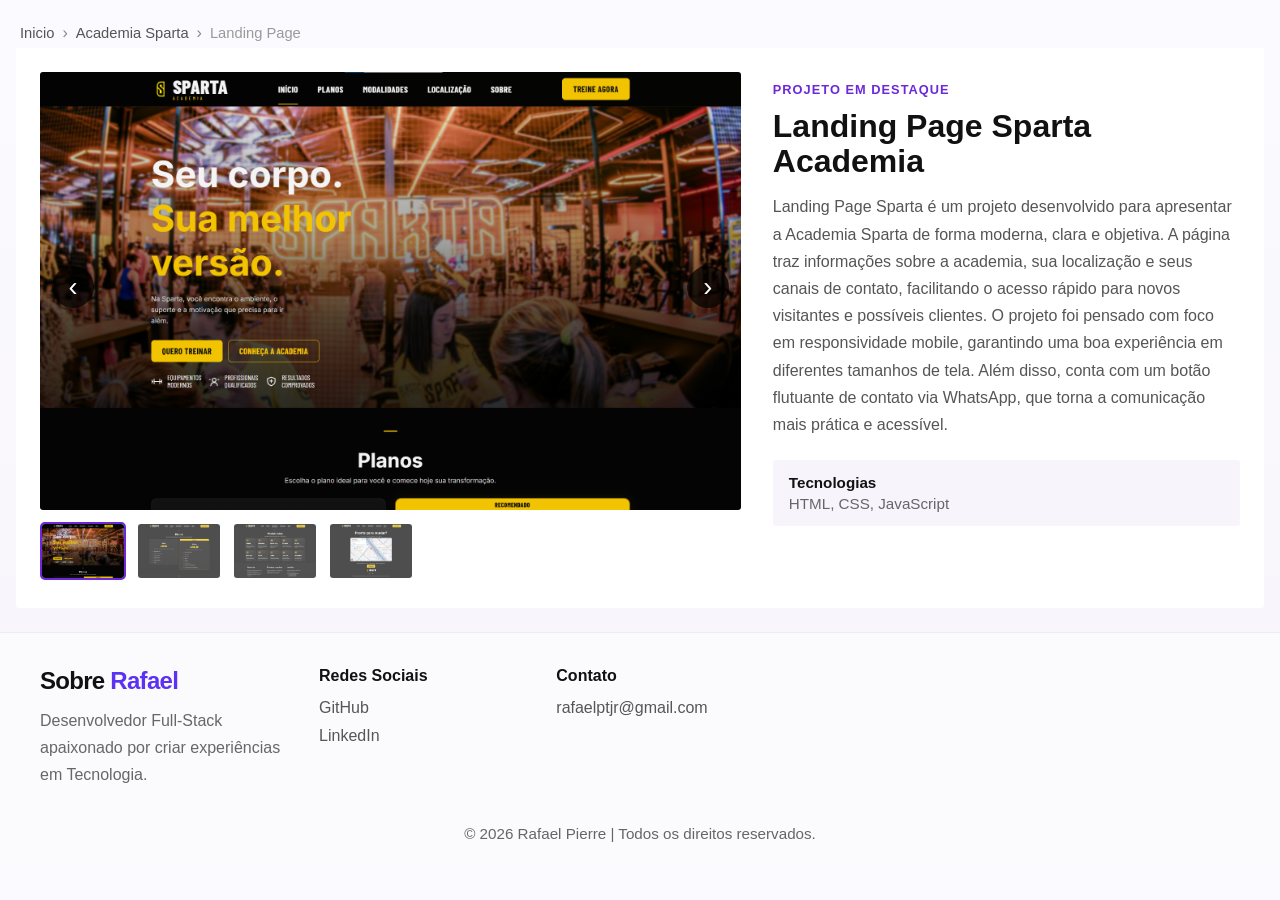
==== src/pages/landing-page-sparta-academia/sparta-academia.html @ 0ba13cb5 ":tada: first commit" ====
<!DOCTYPE html>
<html lang="pt-BR">

<head>
    <meta charset="UTF-8">
    <meta name="viewport" content="width=device-width, initial-scale=1.0">
    <title>Portfólio de Rafael</title>
    <link rel="shortcut icon" href="src/assets/img/favicon/favicon-pato.png" type="image/x-icon">
    <link rel="stylesheet" href="../../../style.css">
    <link rel="stylesheet" href="sparta-academia.css">
</head>

<body>
    <span id="copyTooltip" class="tooltip">E-mail copiado!</span>
    <div class="project-page">
        <nav class="breadcrumb" aria-label="Breadcrumb">
            <ol>
                <li><a href="/index.html#projetos">Inicio</a></li>
                <li><a href="javascript:;">Academia Sparta</a></li>
                <li><span aria-current="page">Landing Page</span></li>
            </ol>
        </nav>

        <section class="project-detail">
            <div class="project-gallery">
                <button class="gallery-btn prev" aria-label="Imagem anterior">‹</button>

                <div class="gallery-main">
                    <img id="projectImage" src="/src/assets/img/landing-page/hero.png" alt="Projeto Sparta">
                </div>

                <button class="gallery-btn next" aria-label="Próxima imagem">›</button>

                <div class="gallery-thumbs" id="galleryThumbs">
                    <button class="thumb active" data-index="0">
                        <img src="/src/assets/img/landing-page/hero.png" alt="Thumb 1">
                    </button>
                    <button class="thumb" data-index="1">
                        <img src="/src/assets/img/landing-page/planos.png" alt="Thumb 2">
                    </button>
                    <button class="thumb" data-index="2">
                        <img src="/src/assets/img/landing-page/modalidades.png" alt="Thumb 3">
                    </button>
                    <button class="thumb" data-index="3">
                        <img src="/src/assets/img/landing-page/footer.png" alt="Thumb 4">
                    </button>
                </div>
            </div>

            <div class="project-info">
                <span class="project-label">Projeto em destaque</span>
                <h2>Landing Page Sparta Academia</h2>
                <p>
                    Landing Page Sparta é um projeto desenvolvido para apresentar a Academia Sparta de forma moderna,
                    clara e objetiva. A página traz informações sobre a academia, sua localização e seus canais de
                    contato, facilitando o acesso rápido para novos visitantes e possíveis clientes. O projeto foi
                    pensado com foco em responsividade mobile, garantindo uma boa experiência em diferentes tamanhos de
                    tela. Além disso, conta com um botão flutuante de contato via WhatsApp, que torna a comunicação mais
                    prática e acessível.
                </p>

                <div class="project-meta">
                    <div>
                        <strong>Tecnologias</strong>
                        <span>HTML, CSS, JavaScript</span>
                    </div>
                </div>
            </div>
        </section>
    </div>
    <footer class="footer" id="contato">
        <div class="container footer-grid">
            <div class="footer-brand">
                <a href="#" class="logo">Sobre<span> Rafael</span></a>
                <p>Desenvolvedor Full-Stack apaixonado por criar experiências em Tecnologia.</p>
            </div>
            <div class="footer-col">
                <h5>Redes Sociais</h5>
                <a href="https://github.com/RafaelGustavoPierre" target="_blank">GitHub</a>
                <a href="https://www.linkedin.com/in/rafael-gustavo-pierre/" target="_blank">LinkedIn</a>
            </div>

            <div class="footer-col">
                <h5>Contato</h5>
                <a href="javascript:;" id="copyEmailBtn2">rafaelptjr@gmail.com</a>
            </div>

        </div>

        <div class="copyright">
            © 2026 Rafael Pierre | Todos os direitos reservados.
        </div>
    </footer>

    <script src="sparta-academia.js"></script>
</body>

</html>
---- style.css ----
:root {
  --bg: #f7f5fb;
  --bg-soft: #ffffff;
  --text: #111111;
  --muted: #676767;
  --primary: #5b31f4;
  --primary-dark: #4020c8;
  --border: rgba(18, 18, 18, 0.08);
  --shadow: 0 10px 30px rgba(30, 20, 80, 0.08);
}

* {
  margin: 0;
  padding: 0;
  box-sizing: border-box;
}

html {
  scroll-behavior: smooth;
}

body {
  font-family: 'Inter', sans-serif;
  background: linear-gradient(180deg, #fbfafe 0%, #f7f5fb 100%);
  color: var(--text);
  overflow-x: hidden;
}

a {
  text-decoration: none;
  color: inherit;
}

.container {
  width: min(1200px, calc(100% - 48px));
  margin: 0 auto;
}

.logo {
  font-size: 1.5rem;
  font-weight: 800;
  letter-spacing: -0.03em;
}

.logo span {
  color: var(--primary);
}

.btn {
  display: inline-flex;
  align-items: center;
  justify-content: center;
  gap: 10px;
  border-radius: 12px;
  font-weight: 600;
  transition: 0.25s ease;
  white-space: nowrap;
}

.btn-primary {
  background: linear-gradient(135deg, var(--primary) 0%, var(--primary-dark) 100%);
  color: #fff;
  padding: 14px 24px;
  box-shadow: 0 10px 24px rgba(91, 49, 244, 0.22);
}

.btn-primary:hover {
  transform: translateY(-2px);
}

.btn-secondary:hover {
  transform: translateY(-2px);
}

.btn-secondary,
.btn-outline {
  border: 1px solid rgba(91, 49, 244, 0.25);
  color: var(--primary-dark);
  background: rgba(255, 255, 255, 0.8);
  padding: 14px 22px;
}

.btn-secondary:hover,
.btn-outline:hover {
  border-color: rgba(91, 49, 244, 0.45);
  background: white;
}

.hero {
  padding: 30px 0px 30px 0px;
}

.hero-grid {
  display: grid;
  grid-template-columns: 1.05fr 0.95fr;
  align-items: center;
  gap: 48px;
}

.eyebrow {
  color: var(--muted);
  font-size: 1rem;
  margin-bottom: 18px;
}

.hero h1 {
  font-size: clamp(3rem, 6vw, 5.2rem);
  line-height: 0.95;
  letter-spacing: -0.05em;
  margin-bottom: 16px;
}

.hero h1 span {
  color: var(--primary);
}

.hero h2 {
  font-size: clamp(1.2rem, 2vw, 1.6rem);
  margin-bottom: 18px;
}

.hero h2 span {
  color: var(--primary);
}

.description {
  max-width: 560px;
  color: var(--muted);
  font-size: 1.08rem;
  line-height: 1.7;
  margin-bottom: 28px;
}

.hero-actions {
  display: flex;
  gap: 18px;
  flex-wrap: wrap;
  margin-bottom: 26px;
}

.socials {
  display: flex;
  gap: 22px;
  flex-wrap: wrap;
}

.socials a {
  color: #444;
  font-weight: 600;
  font-size: 0.95rem;
}

.hero-visual {
  position: relative;
  min-height: 450px;
  display: flex;
  align-items: center;
  justify-content: center;
}

.code-card {
  width: min(470px, 100%);
  height: 320px;
  border: 1px solid rgba(0, 0, 0, 0.16);
  border-radius: 22px;
  background: rgba(255, 255, 255, 0.5);
  box-shadow: var(--shadow);
  position: relative;
  display: flex;
  align-items: center;
  justify-content: center;
  backdrop-filter: blur(10px);
}

.window-dots {
  position: absolute;
  top: 14px;
  left: 18px;
  display: flex;
  gap: 8px;
}

.window-dots span {
  width: 10px;
  height: 10px;
  border-radius: 50%;
  border: 1px solid rgba(0, 0, 0, 0.2);
}

.code-icon {
  font-size: clamp(3rem, 6vw, 5rem);
  color: var(--primary);
  font-weight: 500;
  letter-spacing: -0.08em;
}

.decor {
  position: absolute;
  width: 44px;
  height: 44px;
  border-radius: 12px;
  background: rgba(91, 49, 244, 0.12);
}

.decor-one {
  top: 40px;
  right: 70px;
}

.decor-two {
  left: 30px;
  bottom: 54px;
}

.dots {
  position: absolute;
  width: 92px;
  height: 92px;
  background-image: radial-gradient(rgba(91, 49, 244, 0.28) 1.5px, transparent 1.5px);
  background-size: 16px 16px;
  opacity: 0.8;
}

.dots.left {
  left: 0;
  top: 150px;
}

.dots.right {
  right: 12px;
  top: 170px;
}

.projects {
  padding: 28px 0 56px;
  border-top: 1px solid rgba(0, 0, 0, 0.06);
}

.section-head {
  display: flex;
  justify-content: space-between;
  align-items: end;
  gap: 18px;
  margin-bottom: 24px;
}

.section-label {
  color: var(--primary);
  font-weight: 700;
  font-size: 0.82rem;
  letter-spacing: 0.08em;
  margin-bottom: 8px;
}

.section-head h3 {
  font-size: clamp(1.6rem, 3vw, 2.1rem);
  letter-spacing: -0.04em;
}

.see-all {
  color: var(--primary-dark);
  font-weight: 600;
  white-space: nowrap;
}

.project-grid {
  display: grid;
  grid-template-columns: repeat(3, 1fr);
  gap: 24px;
}

.project-card {
  background: #fff;
  border-radius: 20px;
  overflow: hidden;
}

.project-thumb {
  width: 100%;
  aspect-ratio: 16 / 9;
  overflow: hidden;
}

.project-thumb img {
  width: 100%;
  height: 100%;
  object-fit: cover;
  display: block;
}

.thumb-1 {
  background-image: linear-gradient(135deg, #f9fbff 0%, #edf1ff 100%);
  position: relative;
}

.thumb-2 {
  background-image: linear-gradient(135deg, #0d1020 0%, #1a1238 100%);
}

.thumb-3 {
  background-image: linear-gradient(135deg, #fdfdfd 0%, #efeff5 100%);
}

.thumb-1::after,
.thumb-2::after,
.thumb-3::after {
  content: "";
  /* position: absolute; */
  inset: 18px;
  border-radius: 12px;
  opacity: 0.95;
  background:
    linear-gradient(90deg, rgba(91, 49, 244, 0.12) 1px, transparent 1px) 0 0/24px 24px,
    linear-gradient(rgba(91, 49, 244, 0.12) 1px, transparent 1px) 0 0/24px 24px;
}

.thumb-2::after {
  background:
    radial-gradient(circle at 25% 50%, rgba(91, 49, 244, 0.14), transparent 35%),
    linear-gradient(90deg, rgba(255, 255, 255, 0.08) 1px, transparent 1px) 0 0/26px 26px;
}

.thumb-3::after {
  background:
    linear-gradient(135deg, rgba(0, 0, 0, 0.03), rgba(0, 0, 0, 0.01)),
    radial-gradient(circle at 28% 38%, rgba(91, 49, 244, 0.10), transparent 18%);
}

.project-content {
  padding: 18px 18px 20px;
}

.project-content h4 {
  font-size: 1.18rem;
  margin-bottom: 10px;
}

.project-content p {
  color: var(--muted);
  line-height: 1.6;
  margin-bottom: 16px;
  min-height: 76px;
}

.tags {
  display: flex;
  flex-wrap: wrap;
  gap: 8px;
  margin-bottom: 18px;
}

.tags span {
  font-size: 0.8rem;
  font-weight: 600;
  padding: 5px 10px;
  border-radius: 999px;
}

.tag-html {
  background: #ff780038;
  color: #ff7800d1;
}

.tag-css {
  background: #dfe9ff;
  color: #3852a7
}

.tag-bootstrap {
  background: #dfe9ff;
  color: #945eff;
}

.tag-mysql {
  background: #3e6e933b;
  color: #3E6E93;
}

.tag-spring {
  background: #6db33f40;
  color: #6db33f;
}

.tag-javascript {
  background: #e8ed0073;
  color: #adb100;
}


.project-link {
  color: var(--primary-dark);
  font-weight: 600;
  display: inline-flex;
  align-items: center;
  gap: 10px;
}

.footer {
  border-top: 1px solid rgba(0, 0, 0, 0.06);
  background: rgba(255, 255, 255, 0.5);
}

.footer-grid {
  padding: 34px 0 18px;
  display: grid;
  grid-template-columns: 1.2fr 1fr 1fr 1fr 1fr;
  gap: 28px;
}

.footer-brand p {
  color: var(--muted);
  margin-top: 12px;
  line-height: 1.7;
}

.footer-col h5 {
  font-size: 1rem;
  margin-bottom: 14px;
}

.footer-col a {
  display: block;
  color: #565656;
  margin-bottom: 10px;
}

.footer-socials {
  display: flex;
  flex-wrap: wrap;
  gap: 14px;
}

.copyright {
  text-align: center;
  color: #666;
  padding: 18px 0 26px;
  font-size: 0.95rem;
}

.tooltip {
  position: fixed;
  bottom: 30px;
  left: 50%;
  transform: translateX(-50%) translateY(10px);
  background: #111;
  color: #fff;
  padding: 10px 14px;
  border-radius: 8px;
  opacity: 0;
  pointer-events: none;
  transition: 0.25s ease;
  border: 1px solid rgba(249, 115, 22, 0.4);
}

.tooltip.show {
  opacity: 1;
  transform: translateX(-50%) translateY(0);
}

@media (max-width: 1024px) {

  .hero-grid {
    grid-template-columns: 1fr;
  }

  .hero-visual {
    min-height: 360px;
  }

  .project-grid {
    grid-template-columns: 1fr;
  }

  .footer-grid {
    grid-template-columns: 1fr 1fr;
  }
}

@media (max-width: 1024px) {
  .hero-visual {
    display: none;
  }
}

@media (max-width: 768px) {
  .container {
    width: min(100% - 32px, 1200px);
  }

  .hero {
    padding-top: 44px;
  }

  .hero-content {
    width: 100%;
  }

  .hero {
    justify-content: center;
  }

  .hero-actions {
    flex-direction: column;
  }

  .hero-actions .btn {
    width: 100%;
  }

  .section-head {
    flex-direction: column;
    align-items: start;
  }

  .code-card {
    height: 260px;
  }

  .dots {
    display: none;
  }

  .footer-grid {
    grid-template-columns: 1fr;
  }

  .project-thumb {
    aspect-ratio: 16 / 10;
  }

  .project-thumb img {
    object-position: center top;
  }
}
---- src/pages/landing-page-sparta-academia/sparta-academia.css ----
* {
            box-sizing: border-box;
        }

        .project-page {
            width: min(1400px, calc(100% - 32px));
            margin: 24px auto;
        }

        .breadcrumb {
            margin-bottom: 6px;
            padding: 0 4px;
        }

        .breadcrumb ol {
            display: flex;
            flex-wrap: wrap;
            list-style: none;
            margin: 0;
            padding: 0;
            align-items: center;
        }

        .breadcrumb li {
            display: flex;
            align-items: center;
        }

        .breadcrumb li:not(:last-child)::after {
            content: "›";
            margin: 0 8px;
            color: #888;
        }

        .breadcrumb a {
            text-decoration: none;
            color: #555;
            font-size: .92rem;
        }

        .breadcrumb span {
            color: #9a9a9a;
            font-size: .92rem;
        }

        .project-detail {
            display: grid;
            grid-template-columns: 1.2fr .8fr;
            gap: 32px;
            align-items: start;
            padding: 24px;
            background: #fff;
            border-radius: 3px;
            overflow: hidden;
        }

        .project-gallery {
            position: relative;
        }

        .gallery-main {
            width: 100%;
            aspect-ratio: 16 / 10;
            background: #f4f4f4;
            border-radius: 3px;
            overflow: hidden;
        }

        .gallery-main img {
            width: 100%;
            height: 100%;
            object-fit: cover;
            display: block;
        }

        .gallery-btn {
            position: absolute;
            top: 42%;
            transform: translateY(-50%);
            width: 42px;
            height: 42px;
            border: none;
            border-radius: 50%;
            background: rgba(0, 0, 0, .72);
            color: #fff;
            font-size: 1.7rem;
            cursor: pointer;
            z-index: 2;
        }

        .gallery-btn.prev {
            left: 12px;
        }

        .gallery-btn.next {
            right: 12px;
        }

        .gallery-thumbs {
            display: flex;
            gap: 10px;
            margin-top: 12px;
            overflow-x: auto;
            padding-bottom: 4px;
        }

        .thumb {
            border: 2px solid transparent;
            border-radius: 5px;
            padding: 0;
            background: transparent;
            cursor: pointer;
            flex: 0 0 auto;
            width: 86px;
            height: 58px;
            overflow: hidden;
            opacity: .7;
            transition: .2s;
        }

        .thumb img {
            width: 100%;
            height: 100%;
            object-fit: cover;
            display: block;
        }

        .thumb.active {
            border-color: #6d28d9;
            opacity: 1;
        }

        .project-info {
            padding: 8px 0;
        }

        .project-label {
            display: inline-block;
            font-size: .8rem;
            font-weight: 700;
            letter-spacing: .08em;
            text-transform: uppercase;
            color: #6d28d9;
            margin-bottom: 12px;
        }

        .project-info h2 {
            font-size: 2rem;
            line-height: 1.1;
            margin-bottom: 14px;
            color: #111;
        }

        .project-info p {
            color: #555;
            line-height: 1.7;
            margin-bottom: 22px;
        }

        .project-meta {
            display: grid;
            gap: 14px;
            margin-bottom: 24px;
        }

        .project-meta div {
            display: grid;
            gap: 4px;
            padding: 14px 16px;
            background: #f7f5fb;
            border-radius: 3px;
        }

        .project-meta strong {
            color: #111;
            font-size: .95rem;
        }

        .project-meta span {
            color: #666;
            font-size: .95rem;
        }

        .project-actions {
            display: flex;
            gap: 12px;
            flex-wrap: wrap;
        }

        .btn-primary,
        .btn-secondary {
            display: inline-flex;
            align-items: center;
            justify-content: center;
            padding: 12px 18px;
            border-radius: 10px;
            text-decoration: none;
            font-weight: 700;
            transition: .2s;
        }

        .btn-primary {
            background: #6d28d9;
            color: #fff;
        }

        .btn-primary:hover {
            filter: brightness(1.05);
        }

        .btn-secondary {
            background: transparent;
            border: 1px solid #ddd;
            color: #111;
        }

        .btn-secondary:hover {
            background: #f4f4f4;
        }

        @media (max-width: 900px) {
            .project-detail {
                grid-template-columns: 1fr;
            }
        }

        @media (max-width: 768px) {
            .project-page {
                width: calc(100% - 24px);
            }

            .project-detail {
                padding: 16px;
                gap: 18px;
            }

            .project-info h2 {
                font-size: 1.6rem;
            }

            .gallery-btn {
                width: 38px;
                height: 38px;
                font-size: 1.5rem;
            }

            .thumb {
                width: 72px;
                height: 48px;
            }

            .breadcrumb a,
            .breadcrumb span {
                font-size: .82rem;
            }
        }
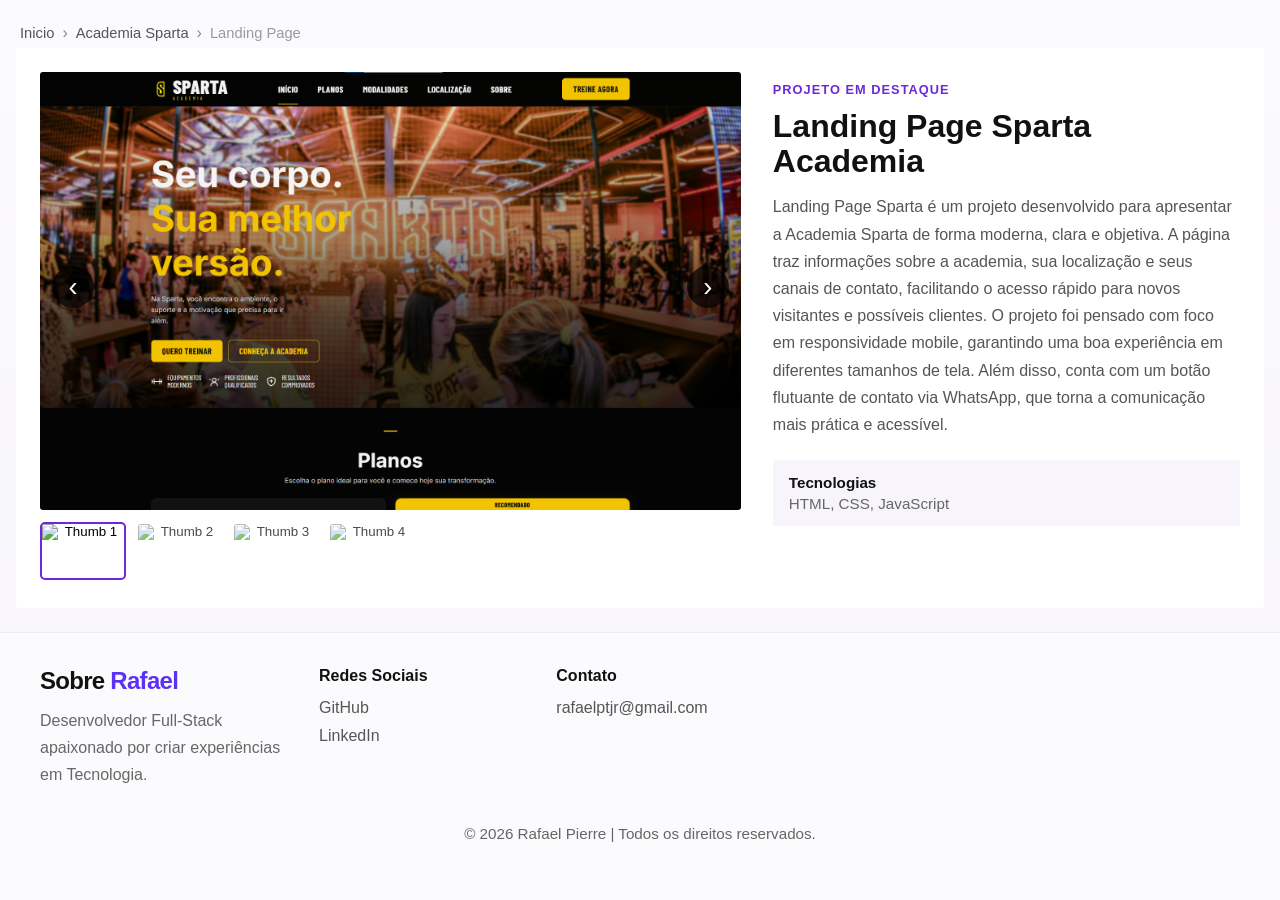
==== commit 61fa40c0: ":construction: resolve redirect problems" ====
--- a/src/pages/landing-page-sparta-academia/sparta-academia.html
+++ b/src/pages/landing-page-sparta-academia/sparta-academia.html
@@ -15,7 +15,7 @@
     <div class="project-page">
         <nav class="breadcrumb" aria-label="Breadcrumb">
             <ol>
-                <li><a href="/index.html#projetos">Inicio</a></li>
+                <li><a href="../../../index.html#projetos">Inicio</a></li>
                 <li><a href="javascript:;">Academia Sparta</a></li>
                 <li><span aria-current="page">Landing Page</span></li>
             </ol>
@@ -26,23 +26,23 @@
                 <button class="gallery-btn prev" aria-label="Imagem anterior">‹</button>
 
                 <div class="gallery-main">
-                    <img id="projectImage" src="/src/assets/img/landing-page/hero.png" alt="Projeto Sparta">
+                    <img id="projectImage" src="./src/assets/img/landing-page/hero.png" alt="Projeto Sparta">
                 </div>
 
                 <button class="gallery-btn next" aria-label="Próxima imagem">›</button>
 
                 <div class="gallery-thumbs" id="galleryThumbs">
                     <button class="thumb active" data-index="0">
-                        <img src="/src/assets/img/landing-page/hero.png" alt="Thumb 1">
+                        <img src="./src/assets/img/landing-page/hero.png" alt="Thumb 1">
                     </button>
                     <button class="thumb" data-index="1">
-                        <img src="/src/assets/img/landing-page/planos.png" alt="Thumb 2">
+                        <img src="./src/assets/img/landing-page/planos.png" alt="Thumb 2">
                     </button>
                     <button class="thumb" data-index="2">
-                        <img src="/src/assets/img/landing-page/modalidades.png" alt="Thumb 3">
+                        <img src="./src/assets/img/landing-page/modalidades.png" alt="Thumb 3">
                     </button>
                     <button class="thumb" data-index="3">
-                        <img src="/src/assets/img/landing-page/footer.png" alt="Thumb 4">
+                        <img src="./src/assets/img/landing-page/footer.png" alt="Thumb 4">
                     </button>
                 </div>
             </div>
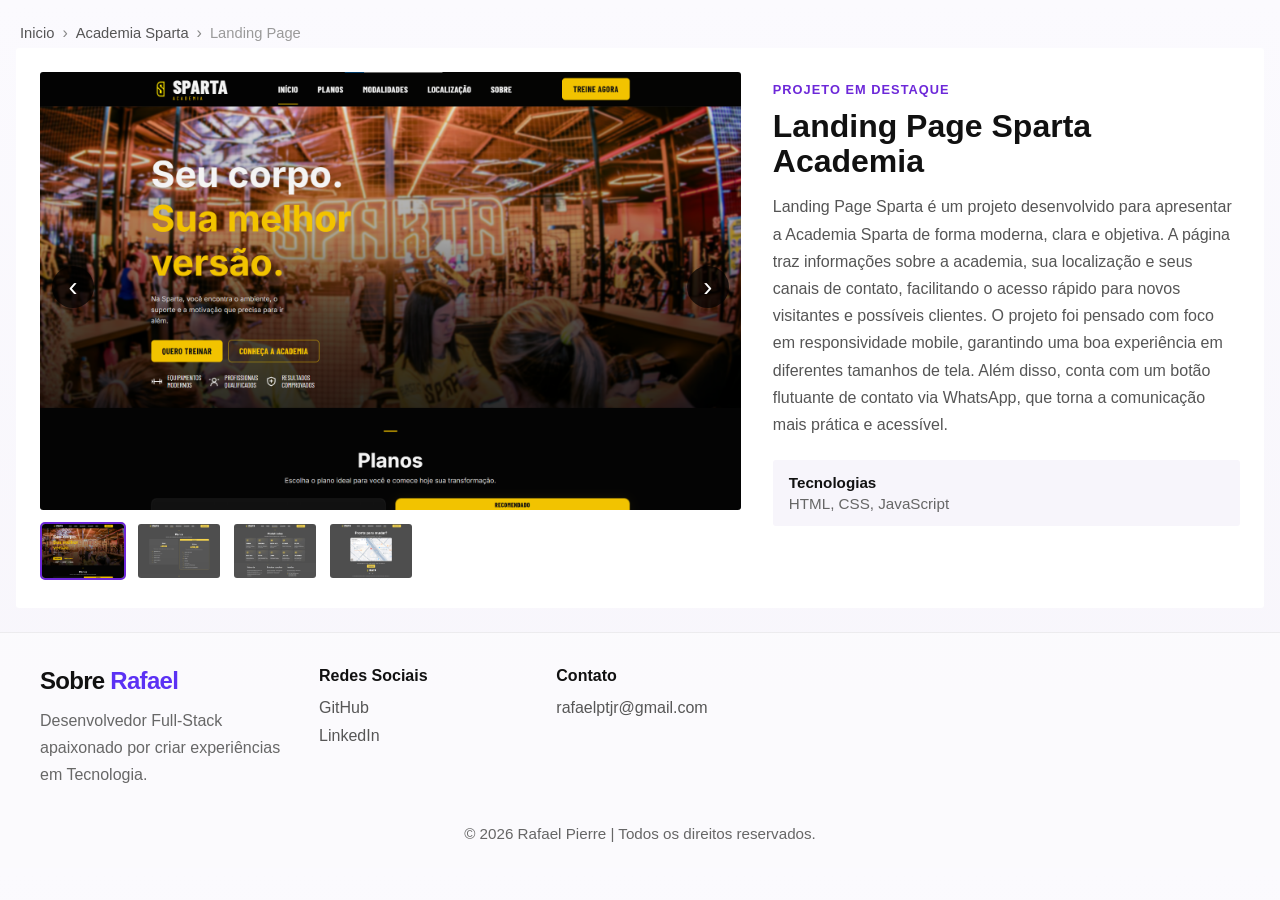
==== commit b8848eda: ":construction: resolve redirect problems" ====
--- a/src/pages/landing-page-sparta-academia/sparta-academia.html
+++ b/src/pages/landing-page-sparta-academia/sparta-academia.html
@@ -15,7 +15,7 @@
     <div class="project-page">
         <nav class="breadcrumb" aria-label="Breadcrumb">
             <ol>
-                <li><a href="../../../index.html#projetos">Inicio</a></li>
+                <li><a href="./../../../index.html#projetos">Inicio</a></li>
                 <li><a href="javascript:;">Academia Sparta</a></li>
                 <li><span aria-current="page">Landing Page</span></li>
             </ol>
@@ -26,23 +26,23 @@
                 <button class="gallery-btn prev" aria-label="Imagem anterior">‹</button>
 
                 <div class="gallery-main">
-                    <img id="projectImage" src="./src/assets/img/landing-page/hero.png" alt="Projeto Sparta">
+                    <img id="projectImage" src="../../../src/assets/img/landing-page/hero.png" alt="Projeto Sparta">
                 </div>
 
                 <button class="gallery-btn next" aria-label="Próxima imagem">›</button>
 
                 <div class="gallery-thumbs" id="galleryThumbs">
                     <button class="thumb active" data-index="0">
-                        <img src="./src/assets/img/landing-page/hero.png" alt="Thumb 1">
+                        <img src="../../.../../../src/assets/img/landing-page/hero.png" alt="Thumb 1">
                     </button>
                     <button class="thumb" data-index="1">
-                        <img src="./src/assets/img/landing-page/planos.png" alt="Thumb 2">
+                        <img src="../../../src/assets/img/landing-page/planos.png" alt="Thumb 2">
                     </button>
                     <button class="thumb" data-index="2">
-                        <img src="./src/assets/img/landing-page/modalidades.png" alt="Thumb 3">
+                        <img src="../../../src/assets/img/landing-page/modalidades.png" alt="Thumb 3">
                     </button>
                     <button class="thumb" data-index="3">
-                        <img src="./src/assets/img/landing-page/footer.png" alt="Thumb 4">
+                        <img src="../../../src/assets/img/landing-page/footer.png" alt="Thumb 4">
                     </button>
                 </div>
             </div>
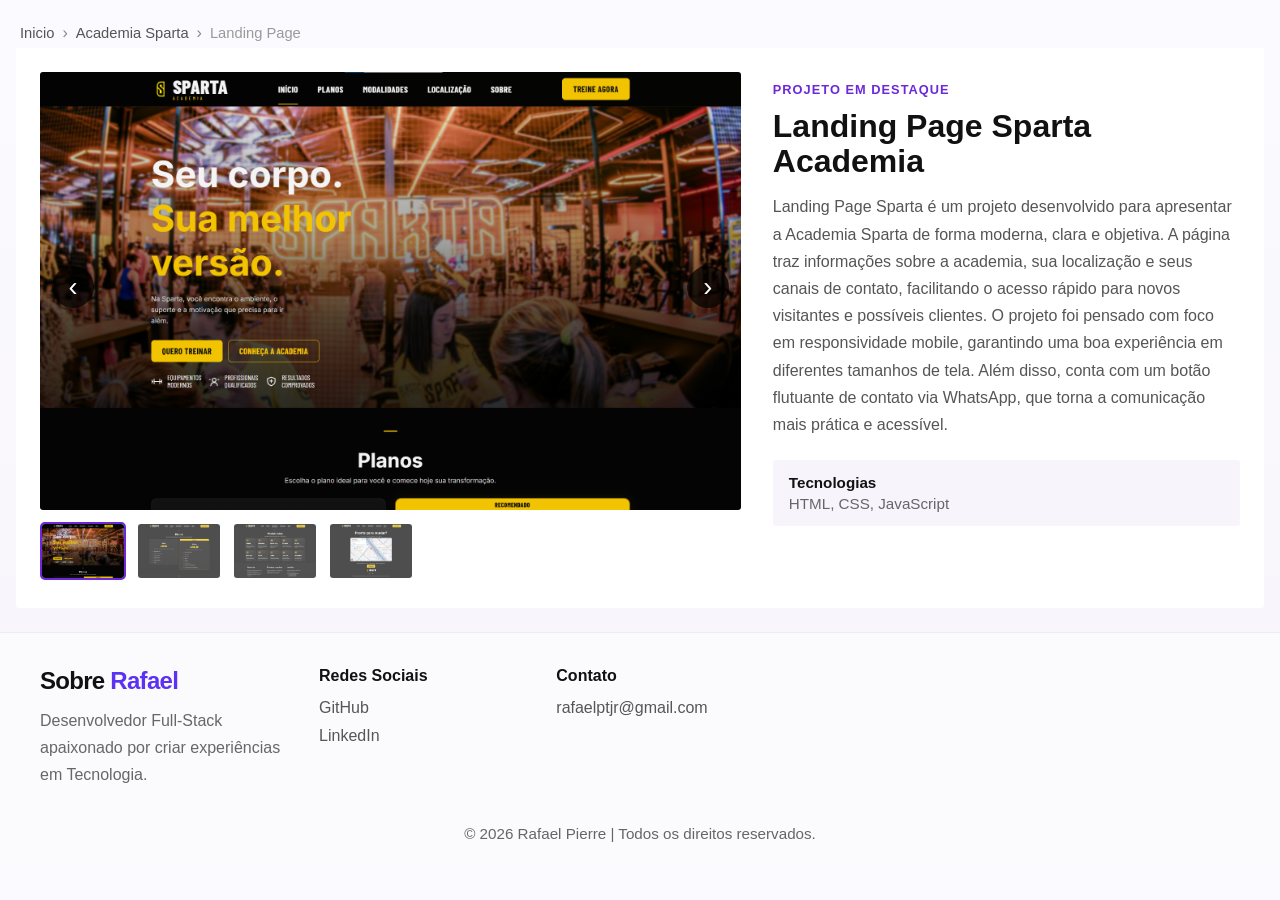
==== commit 2ecfce4a: ":construction: resolve redirect problems" ====
--- a/src/pages/landing-page-sparta-academia/sparta-academia.html
+++ b/src/pages/landing-page-sparta-academia/sparta-academia.html
@@ -26,23 +26,23 @@
                 <button class="gallery-btn prev" aria-label="Imagem anterior">‹</button>
 
                 <div class="gallery-main">
-                    <img id="projectImage" src="../../../src/assets/img/landing-page/hero.png" alt="Projeto Sparta">
+                    <img id="projectImage" src="../../assets/img/landing-page/hero.png" alt="Projeto Sparta">
                 </div>
 
                 <button class="gallery-btn next" aria-label="Próxima imagem">›</button>
 
                 <div class="gallery-thumbs" id="galleryThumbs">
                     <button class="thumb active" data-index="0">
-                        <img src="../../.../../../src/assets/img/landing-page/hero.png" alt="Thumb 1">
+                        <img src="../../assets/img/landing-page/hero.png" alt="Thumb 1">
                     </button>
                     <button class="thumb" data-index="1">
-                        <img src="../../../src/assets/img/landing-page/planos.png" alt="Thumb 2">
+                        <img src="../../assets/img/landing-page/planos.png" alt="Thumb 2">
                     </button>
                     <button class="thumb" data-index="2">
-                        <img src="../../../src/assets/img/landing-page/modalidades.png" alt="Thumb 3">
+                        <img src="../../assets/img/landing-page/modalidades.png" alt="Thumb 3">
                     </button>
                     <button class="thumb" data-index="3">
-                        <img src="../../../src/assets/img/landing-page/footer.png" alt="Thumb 4">
+                        <img src="../../assets/img/landing-page/footer.png" alt="Thumb 4">
                     </button>
                 </div>
             </div>
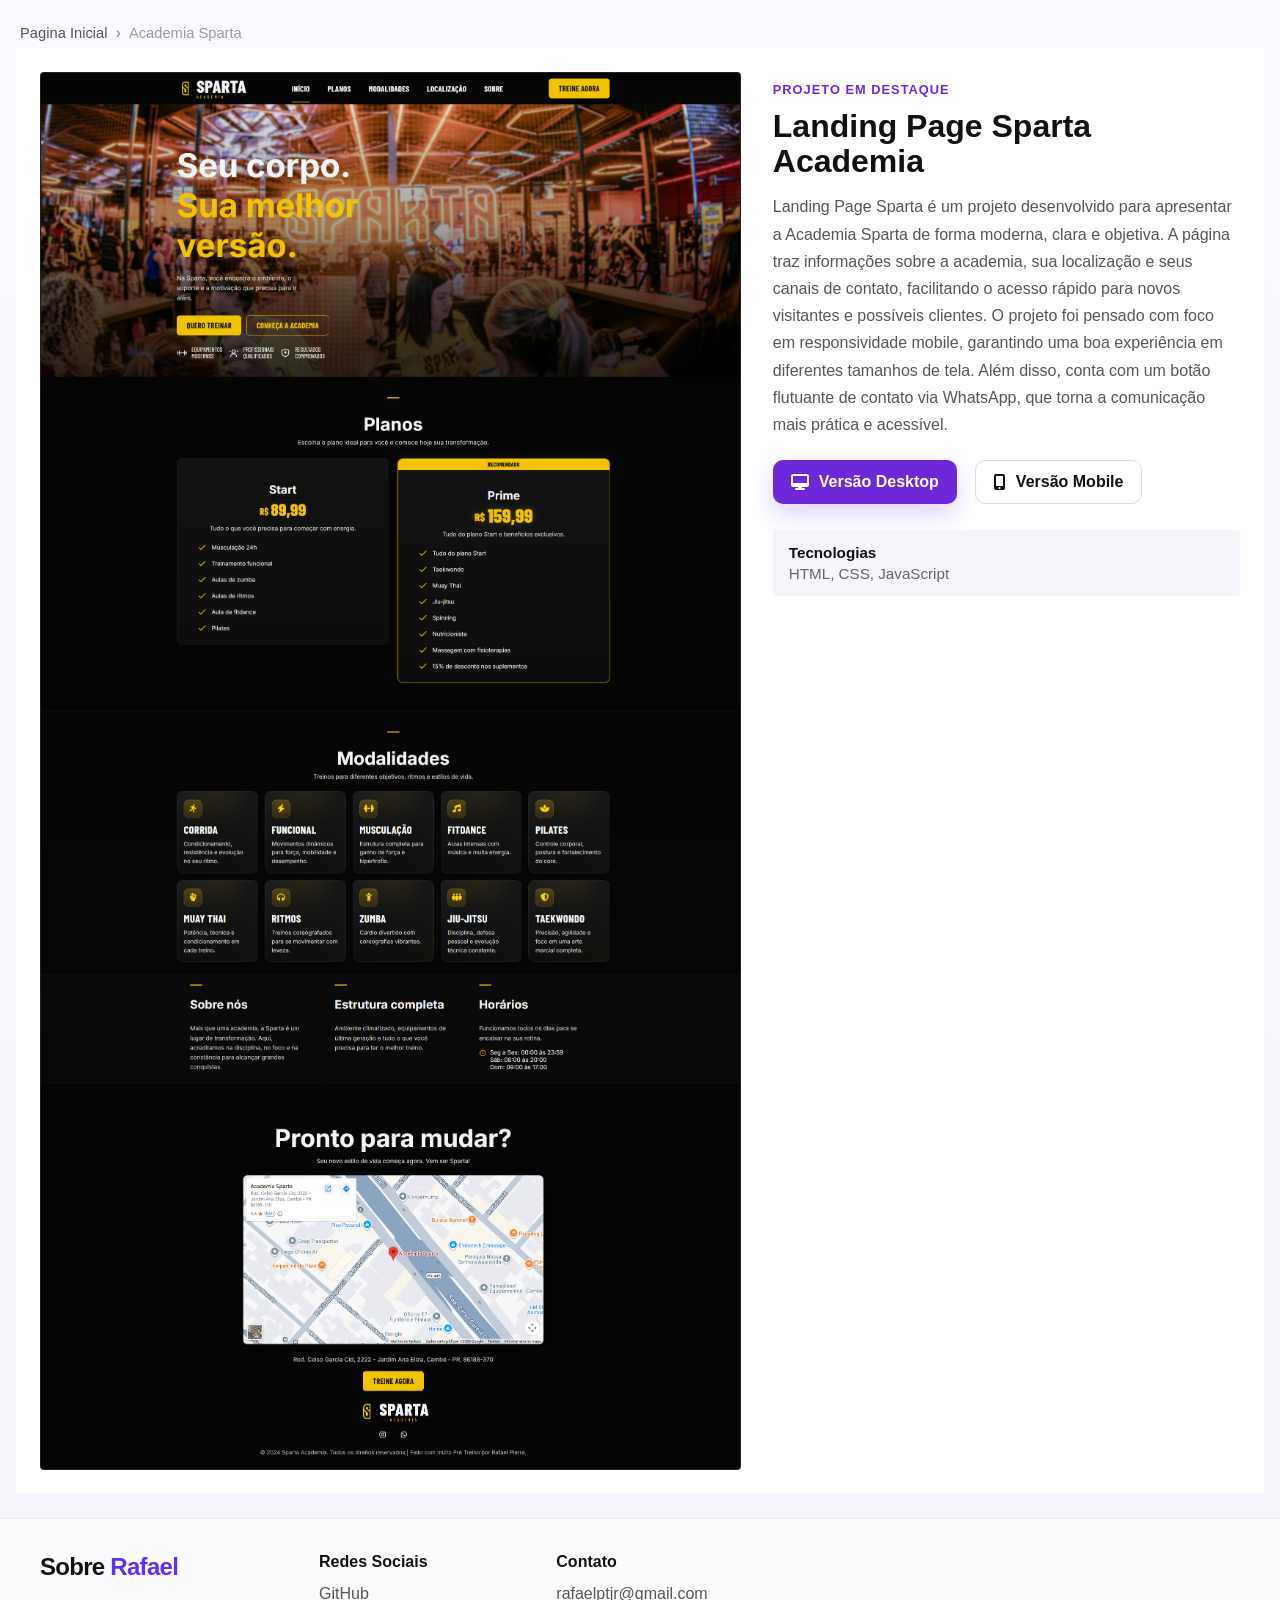
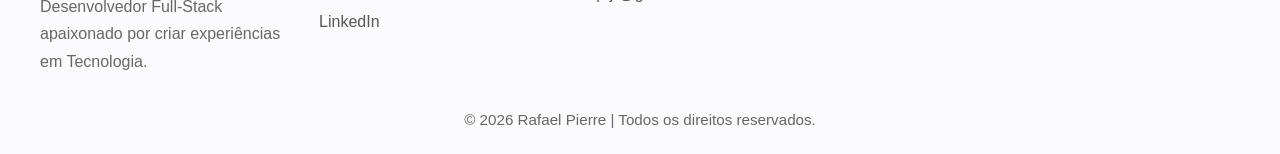
==== commit e4b05f39: ":construction: resolve redirect problems" ====
--- a/src/pages/landing-page-sparta-academia/sparta-academia.html
+++ b/src/pages/landing-page-sparta-academia/sparta-academia.html
@@ -5,9 +5,10 @@
     <meta charset="UTF-8">
     <meta name="viewport" content="width=device-width, initial-scale=1.0">
     <title>Portfólio de Rafael</title>
-    <link rel="shortcut icon" href="src/assets/img/favicon/favicon-pato.png" type="image/x-icon">
+    <link rel="shortcut icon" href="../../assets/img/favicon/favicon-pato.png" type="image/x-icon">
     <link rel="stylesheet" href="../../../style.css">
     <link rel="stylesheet" href="sparta-academia.css">
+    <link rel="stylesheet" href="https://cdnjs.cloudflare.com/ajax/libs/font-awesome/6.5.2/css/all.min.css" />
 </head>
 
 <body>
@@ -15,36 +16,14 @@
     <div class="project-page">
         <nav class="breadcrumb" aria-label="Breadcrumb">
             <ol>
-                <li><a href="./../../../index.html#projetos">Inicio</a></li>
-                <li><a href="javascript:;">Academia Sparta</a></li>
-                <li><span aria-current="page">Landing Page</span></li>
+                <li><a href="./../../../index.html#projetos">Pagina Inicial</a></li>
+                <li><span aria-current="page">Academia Sparta</span></li>
             </ol>
         </nav>
 
         <section class="project-detail">
             <div class="project-gallery">
-                <button class="gallery-btn prev" aria-label="Imagem anterior">‹</button>
-
-                <div class="gallery-main">
-                    <img id="projectImage" src="../../assets/img/landing-page/hero.png" alt="Projeto Sparta">
-                </div>
-
-                <button class="gallery-btn next" aria-label="Próxima imagem">›</button>
-
-                <div class="gallery-thumbs" id="galleryThumbs">
-                    <button class="thumb active" data-index="0">
-                        <img src="../../assets/img/landing-page/hero.png" alt="Thumb 1">
-                    </button>
-                    <button class="thumb" data-index="1">
-                        <img src="../../assets/img/landing-page/planos.png" alt="Thumb 2">
-                    </button>
-                    <button class="thumb" data-index="2">
-                        <img src="../../assets/img/landing-page/modalidades.png" alt="Thumb 3">
-                    </button>
-                    <button class="thumb" data-index="3">
-                        <img src="../../assets/img/landing-page/footer.png" alt="Thumb 4">
-                    </button>
-                </div>
+                <img src="img/sparta-desktop.png" id="galleryImage">
             </div>
 
             <div class="project-info">
@@ -58,6 +37,17 @@
                     tela. Além disso, conta com um botão flutuante de contato via WhatsApp, que torna a comunicação mais
                     prática e acessível.
                 </p>
+
+                <div class="hero-actions">
+                    <a href="javascript:;" class="btn btn-primary project-version-btn"
+                        data-image="img/sparta-desktop.png">
+                        <i class="fa-solid fa-desktop"></i> Versão Desktop
+                    </a>
+                    <a href="javascript:;" class="btn btn-secondary project-version-btn"
+                        data-image="img/sparta-mobile.png">
+                        <i class="fa-solid fa-mobile-screen-button"></i>Versão Mobile
+                    </a>
+                </div>
 
                 <div class="project-meta">
                     <div>
@@ -84,7 +74,6 @@
                 <h5>Contato</h5>
                 <a href="javascript:;" id="copyEmailBtn2">rafaelptjr@gmail.com</a>
             </div>
-
         </div>
 
         <div class="copyright">
--- a/src/pages/landing-page-sparta-academia/sparta-academia.css
+++ b/src/pages/landing-page-sparta-academia/sparta-academia.css
@@ -1,256 +1,205 @@
-        * {
-            box-sizing: border-box;
-        }
-
-        .project-page {
-            width: min(1400px, calc(100% - 32px));
-            margin: 24px auto;
-        }
-
-        .breadcrumb {
-            margin-bottom: 6px;
-            padding: 0 4px;
-        }
-
-        .breadcrumb ol {
-            display: flex;
-            flex-wrap: wrap;
-            list-style: none;
-            margin: 0;
-            padding: 0;
-            align-items: center;
-        }
-
-        .breadcrumb li {
-            display: flex;
-            align-items: center;
-        }
-
-        .breadcrumb li:not(:last-child)::after {
-            content: "›";
-            margin: 0 8px;
-            color: #888;
-        }
-
-        .breadcrumb a {
-            text-decoration: none;
-            color: #555;
-            font-size: .92rem;
-        }
-
-        .breadcrumb span {
-            color: #9a9a9a;
-            font-size: .92rem;
-        }
-
-        .project-detail {
-            display: grid;
-            grid-template-columns: 1.2fr .8fr;
-            gap: 32px;
-            align-items: start;
-            padding: 24px;
-            background: #fff;
-            border-radius: 3px;
-            overflow: hidden;
-        }
-
-        .project-gallery {
-            position: relative;
-        }
-
-        .gallery-main {
-            width: 100%;
-            aspect-ratio: 16 / 10;
-            background: #f4f4f4;
-            border-radius: 3px;
-            overflow: hidden;
-        }
-
-        .gallery-main img {
-            width: 100%;
-            height: 100%;
-            object-fit: cover;
-            display: block;
-        }
-
-        .gallery-btn {
-            position: absolute;
-            top: 42%;
-            transform: translateY(-50%);
-            width: 42px;
-            height: 42px;
-            border: none;
-            border-radius: 50%;
-            background: rgba(0, 0, 0, .72);
-            color: #fff;
-            font-size: 1.7rem;
-            cursor: pointer;
-            z-index: 2;
-        }
-
-        .gallery-btn.prev {
-            left: 12px;
-        }
-
-        .gallery-btn.next {
-            right: 12px;
-        }
-
-        .gallery-thumbs {
-            display: flex;
-            gap: 10px;
-            margin-top: 12px;
-            overflow-x: auto;
-            padding-bottom: 4px;
-        }
-
-        .thumb {
-            border: 2px solid transparent;
-            border-radius: 5px;
-            padding: 0;
-            background: transparent;
-            cursor: pointer;
-            flex: 0 0 auto;
-            width: 86px;
-            height: 58px;
-            overflow: hidden;
-            opacity: .7;
-            transition: .2s;
-        }
-
-        .thumb img {
-            width: 100%;
-            height: 100%;
-            object-fit: cover;
-            display: block;
-        }
-
-        .thumb.active {
-            border-color: #6d28d9;
-            opacity: 1;
-        }
-
-        .project-info {
-            padding: 8px 0;
-        }
-
-        .project-label {
-            display: inline-block;
-            font-size: .8rem;
-            font-weight: 700;
-            letter-spacing: .08em;
-            text-transform: uppercase;
-            color: #6d28d9;
-            margin-bottom: 12px;
-        }
-
-        .project-info h2 {
-            font-size: 2rem;
-            line-height: 1.1;
-            margin-bottom: 14px;
-            color: #111;
-        }
-
-        .project-info p {
-            color: #555;
-            line-height: 1.7;
-            margin-bottom: 22px;
-        }
-
-        .project-meta {
-            display: grid;
-            gap: 14px;
-            margin-bottom: 24px;
-        }
-
-        .project-meta div {
-            display: grid;
-            gap: 4px;
-            padding: 14px 16px;
-            background: #f7f5fb;
-            border-radius: 3px;
-        }
-
-        .project-meta strong {
-            color: #111;
-            font-size: .95rem;
-        }
-
-        .project-meta span {
-            color: #666;
-            font-size: .95rem;
-        }
-
-        .project-actions {
-            display: flex;
-            gap: 12px;
-            flex-wrap: wrap;
-        }
-
-        .btn-primary,
-        .btn-secondary {
-            display: inline-flex;
-            align-items: center;
-            justify-content: center;
-            padding: 12px 18px;
-            border-radius: 10px;
-            text-decoration: none;
-            font-weight: 700;
-            transition: .2s;
-        }
-
-        .btn-primary {
-            background: #6d28d9;
-            color: #fff;
-        }
-
-        .btn-primary:hover {
-            filter: brightness(1.05);
-        }
-
-        .btn-secondary {
-            background: transparent;
-            border: 1px solid #ddd;
-            color: #111;
-        }
-
-        .btn-secondary:hover {
-            background: #f4f4f4;
-        }
-
-        @media (max-width: 900px) {
-            .project-detail {
-                grid-template-columns: 1fr;
-            }
-        }
-
-        @media (max-width: 768px) {
-            .project-page {
-                width: calc(100% - 24px);
-            }
-
-            .project-detail {
-                padding: 16px;
-                gap: 18px;
-            }
-
-            .project-info h2 {
-                font-size: 1.6rem;
-            }
-
-            .gallery-btn {
-                width: 38px;
-                height: 38px;
-                font-size: 1.5rem;
-            }
-
-            .thumb {
-                width: 72px;
-                height: 48px;
-            }
-
-            .breadcrumb a,
-            .breadcrumb span {
-                font-size: .82rem;
-            }
-        }+* {
+    box-sizing: border-box;
+}
+
+.project-page {
+    width: min(1400px, calc(100% - 32px));
+    margin: 24px auto;
+}
+
+.breadcrumb {
+    margin-bottom: 6px;
+    padding: 0 4px;
+}
+
+.breadcrumb ol {
+    display: flex;
+    flex-wrap: wrap;
+    list-style: none;
+    margin: 0;
+    padding: 0;
+    align-items: center;
+}
+
+.breadcrumb li {
+    display: flex;
+    align-items: center;
+}
+
+.breadcrumb li:not(:last-child)::after {
+    content: "›";
+    margin: 0 8px;
+    color: #888;
+}
+
+.breadcrumb a {
+    text-decoration: none;
+    color: #555;
+    font-size: .92rem;
+}
+
+.breadcrumb span {
+    color: #9a9a9a;
+    font-size: .92rem;
+}
+
+.project-detail {
+    display: grid;
+    grid-template-columns: 1.2fr .8fr;
+    gap: 32px;
+    align-items: start;
+    padding: 24px;
+    background: #fff;
+    border-radius: 3px;
+    overflow: hidden;
+}
+
+
+.project-gallery {
+    width: 100%;
+    border-radius: 4px;
+    overflow: hidden;
+    background: #0d0d0d;
+    border: 1px solid rgba(255, 255, 255, 0.08);
+    transition: .2s;
+}
+
+.project-gallery img {
+    width: 100%;
+    display: block;
+
+    border-radius: 4px;
+
+    opacity: 1;
+    transition: .2s ease;
+}
+
+.project-gallery img.fade {
+    opacity: 0;
+    transform: translateY(10px);
+}
+
+.project-info {
+    padding: 8px 0;
+}
+
+.project-label {
+    display: inline-block;
+    font-size: .8rem;
+    font-weight: 700;
+    letter-spacing: .08em;
+    text-transform: uppercase;
+    color: #6d28d9;
+    margin-bottom: 12px;
+}
+
+.project-info h2 {
+    font-size: 2rem;
+    line-height: 1.1;
+    margin-bottom: 14px;
+    color: #111;
+}
+
+.project-info p {
+    color: #555;
+    line-height: 1.7;
+    margin-bottom: 22px;
+}
+
+.project-meta {
+    display: grid;
+    gap: 14px;
+    margin-bottom: 24px;
+}
+
+.project-meta div {
+    display: grid;
+    gap: 4px;
+    padding: 14px 16px;
+    background: #f7f5fb;
+    border-radius: 3px;
+}
+
+.project-meta strong {
+    color: #111;
+    font-size: .95rem;
+}
+
+.project-meta span {
+    color: #666;
+    font-size: .95rem;
+}
+
+.project-actions {
+    display: flex;
+    gap: 12px;
+    flex-wrap: wrap;
+}
+
+.btn-primary,
+.btn-secondary {
+    display: inline-flex;
+    align-items: center;
+    justify-content: center;
+    padding: 12px 18px;
+    border-radius: 10px;
+    text-decoration: none;
+    font-weight: 700;
+    transition: .2s;
+}
+
+.btn-primary {
+    background: #6d28d9;
+    color: #fff;
+}
+
+.btn-primary:hover {
+    filter: brightness(1.05);
+}
+
+.btn-secondary {
+    background: transparent;
+    border: 1px solid #ddd;
+    color: #111;
+}
+
+.btn-secondary:hover {
+    background: #f4f4f4;
+}
+
+@media (max-width: 900px) {
+    .project-detail {
+        grid-template-columns: 1fr;
+    }
+}
+
+@media (max-width: 768px) {
+    .project-page {
+        width: calc(100% - 24px);
+    }
+
+    .project-detail {
+        padding: 16px;
+        gap: 18px;
+    }
+
+    .project-info h2 {
+        font-size: 1.6rem;
+    }
+
+    /* .gallery-btn {
+        width: 38px;
+        height: 38px;
+        font-size: 1.5rem;
+    }
+
+    .thumb {
+        width: 72px;
+        height: 48px;
+    } */
+
+    .breadcrumb a,
+    .breadcrumb span {
+        font-size: .82rem;
+    }
+}
